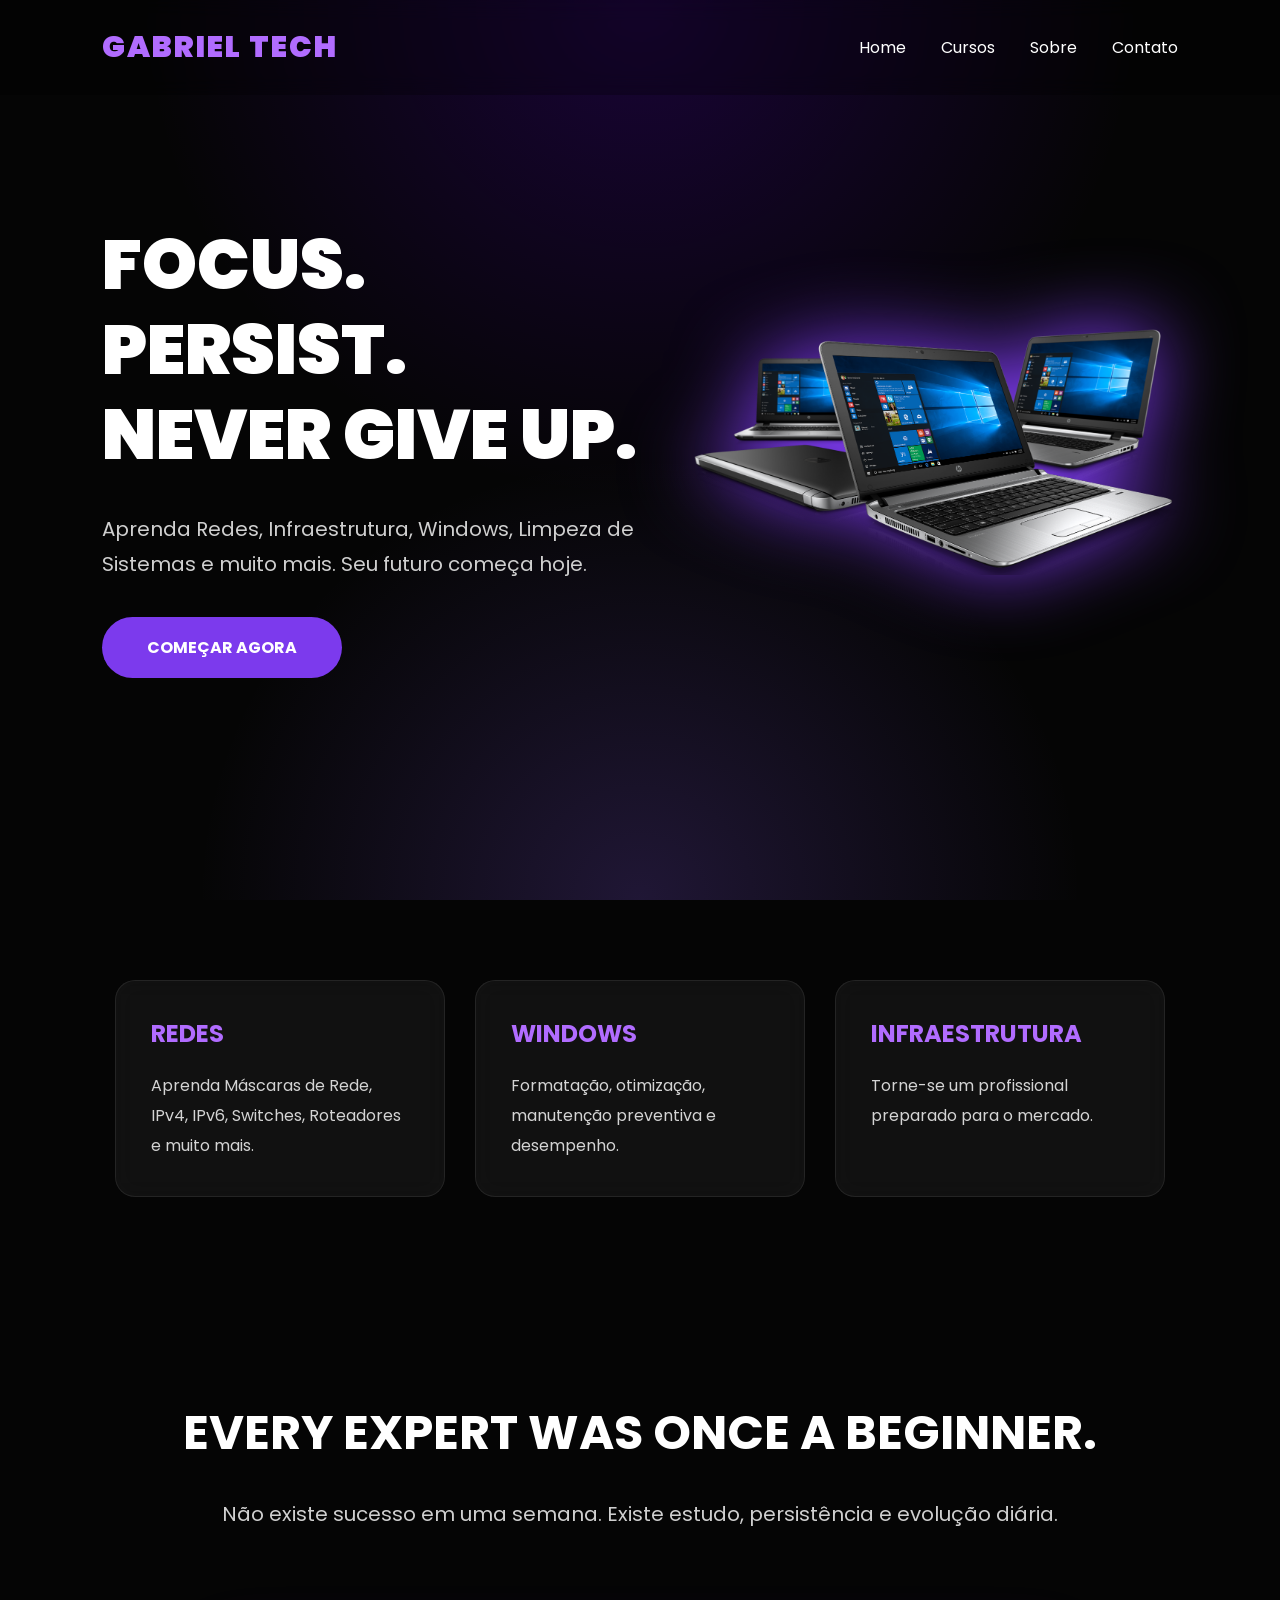
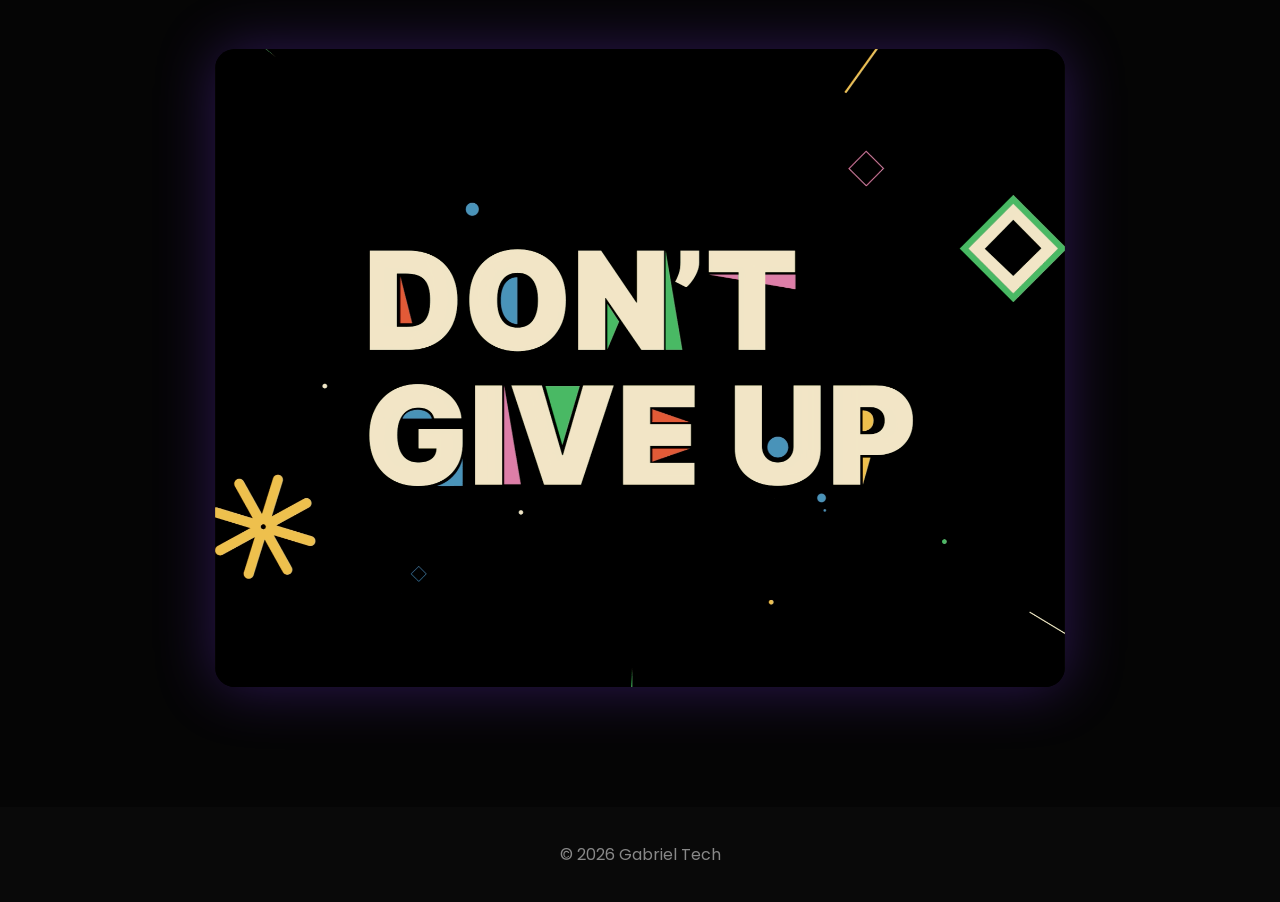
==== Gabriel-Tech/index.html @ 2256f76c "Add files via upload" ====
<!DOCTYPE html>
<html lang="pt-BR">

<head>

    <meta charset="UTF-8">
    <meta name="viewport" content="width=device-width, initial-scale=1.0">

    <title>Gabriel Tech</title>

    <link rel="stylesheet" href="style.css">

    <link href="https://fonts.googleapis.com/css2?family=Poppins:wght@300;400;600;700;900&display=swap" rel="stylesheet">

</head>

<body>

<div class="background"></div>

<header>

    <div class="logo">
        GABRIEL TECH
    </div>

    <nav>

        <a href="#">Home</a>
        <a href="#">Cursos</a>
        <a href="#">Sobre</a>
        <a href="#">Contato</a>

    </nav>

</header>

<section class="hero">

    <div class="left">

        <h1>

            FOCUS.<br>
            PERSIST.<br>
            NEVER GIVE UP.

        </h1>

        <p>

            Aprenda Redes, Infraestrutura, Windows,
            Limpeza de Sistemas e muito mais.

            Seu futuro começa hoje.

        </p>

        <a href="#" class="btn">

            COMEÇAR AGORA

        </a>

    </div>

    <div class="right">

        <img src="img/notebook .png.png" alt="notebook">

    </div>

</section>

<section class="features">

    <div class="box">

        <h2>REDES</h2>

        <p>

            Aprenda Máscaras de Rede, IPv4, IPv6,
            Switches, Roteadores e muito mais.

        </p>

    </div>

    <div class="box">

        <h2>WINDOWS</h2>

        <p>

            Formatação, otimização,
            manutenção preventiva
            e desempenho.

        </p>

    </div>

    <div class="box">

        <h2>INFRAESTRUTURA</h2>

        <p>

            Torne-se um profissional
            preparado para o mercado.

        </p>

    </div>

</section>

<section class="motivation">

    <h2>

        EVERY EXPERT WAS ONCE A BEGINNER.

    </h2>

    <p>

        Não existe sucesso em uma semana.

        Existe estudo, persistência e evolução diária.

    </p>

</section>

<section class="gif">

    <img src="img/coding.gif.gif" alt="coding">

</section>

<footer>

    © 2026 Gabriel Tech

</footer>

<script src="script.js"></script>

</body>

</html>
---- Gabriel-Tech/style.css ----
*{
    margin:0;
    padding:0;
    box-sizing:border-box;
    font-family:'Poppins',sans-serif;
}

body{

    background:#050505;
    color:white;
    overflow-x:hidden;

}

.background{

    position:fixed;
    width:100%;
    height:100%;
    background:
    radial-gradient(circle at top,#6a00ff33,transparent 45%),
    radial-gradient(circle at bottom,#8b5cf633,transparent 40%),
    #050505;

    z-index:-2;

}

header{

    width:100%;
    display:flex;
    justify-content:space-between;
    align-items:center;
    padding:25px 8%;
    position:fixed;
    top:0;
    backdrop-filter:blur(10px);
    background:rgba(0,0,0,.25);
    z-index:999;

}

.logo{

    font-size:30px;
    font-weight:900;
    color:#b16cff;
    letter-spacing:2px;

}

nav{

    display:flex;
    gap:35px;

}

nav a{

    color:white;
    text-decoration:none;
    transition:.3s;

}

nav a:hover{

    color:#b16cff;

}

.hero{

    min-height:100vh;
    display:flex;
    justify-content:space-between;
    align-items:center;
    padding:120px 8%;

}

.left{

    width:50%;

}

.left h1{

    font-size:70px;
    line-height:85px;
    font-weight:900;

}

.left p{

    margin:35px 0;
    color:#cfcfcf;
    font-size:20px;
    line-height:35px;

}

.btn{

    display:inline-block;
    padding:18px 45px;
    background:#7c3aed;
    color:white;
    text-decoration:none;
    border-radius:40px;
    font-weight:700;
    transition:.4s;

}

.btn:hover{

    transform:translateY(-8px);
    box-shadow:0 0 40px #7c3aed;

}

.right{

    width:45%;
    display:flex;
    justify-content:center;

}

.right img{

    width:100%;
    max-width:650px;
    animation:flutuar 4s ease-in-out infinite;
    filter:drop-shadow(0 0 40px #7c3aed);

}

@keyframes flutuar{

    0%{transform:translateY(0);}
    50%{transform:translateY(-20px);}
    100%{transform:translateY(0);}

}

.features{

    display:flex;
    justify-content:center;
    gap:30px;
    flex-wrap:wrap;
    padding:80px 8%;

}

.box{

    width:330px;
    padding:35px;
    border-radius:20px;
    background:rgba(255,255,255,.05);
    backdrop-filter:blur(12px);
    border:1px solid rgba(255,255,255,.08);
    transition:.4s;

}

.box:hover{

    transform:translateY(-12px);
    box-shadow:0 0 30px #7c3aed55;

}

.box h2{

    color:#b16cff;
    margin-bottom:20px;

}

.box p{

    color:#d4d4d4;
    line-height:30px;

}

.motivation{

    text-align:center;
    padding:120px 8%;

}

.motivation h2{

    font-size:48px;
    margin-bottom:30px;

}

.motivation p{

    color:#cfcfcf;
    font-size:20px;

}

.gif{

    display:flex;
    justify-content:center;
    padding-bottom:120px;

}

.gif img{

    width:90%;
    max-width:850px;
    border-radius:20px;
    box-shadow:0 0 60px #7c3aed55;

}

footer{

    text-align:center;
    padding:35px;
    background:#090909;
    color:#888;

}

@media(max-width:900px){

.hero{

flex-direction:column;
text-align:center;

}

.left{

width:100%;

}

.right{

width:100%;
margin-top:50px;

}

.left h1{

font-size:45px;
line-height:55px;

}

nav{

display:none;

}

.features{

flex-direction:column;
align-items:center;

}

}
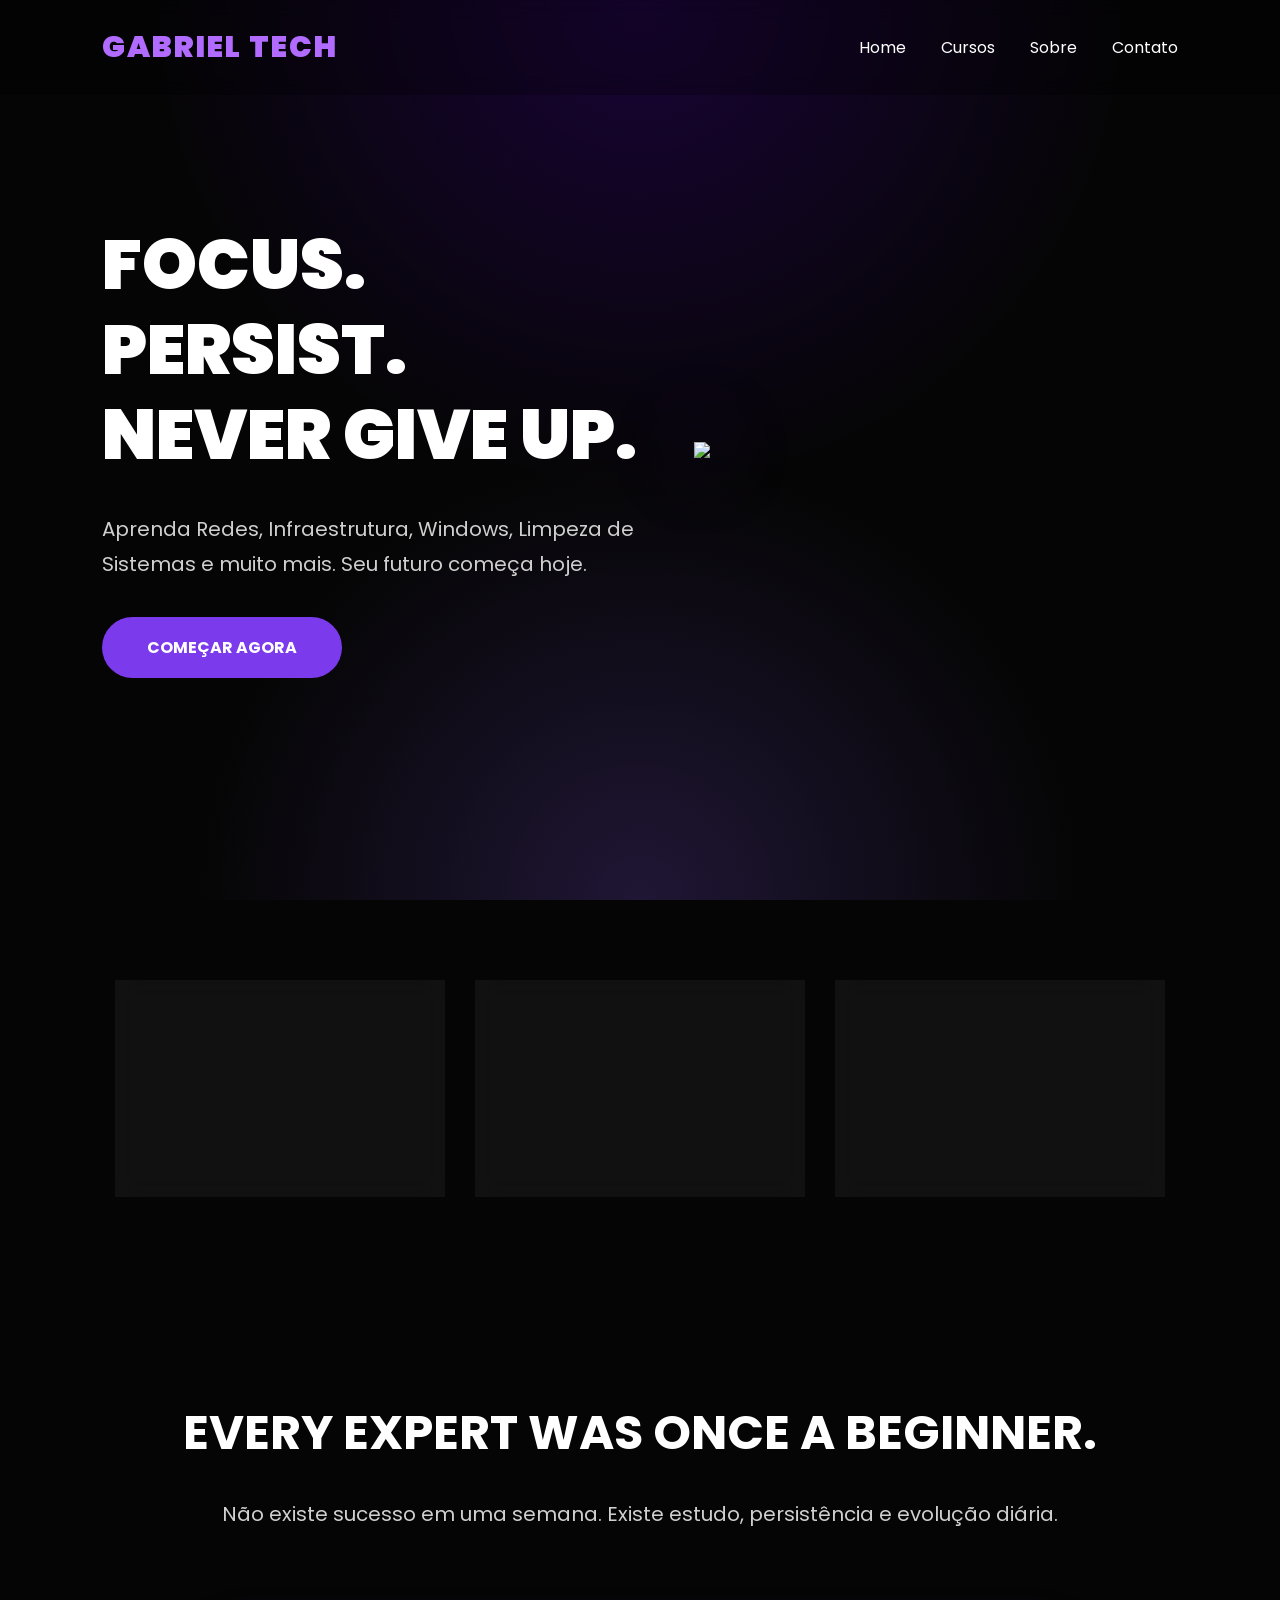
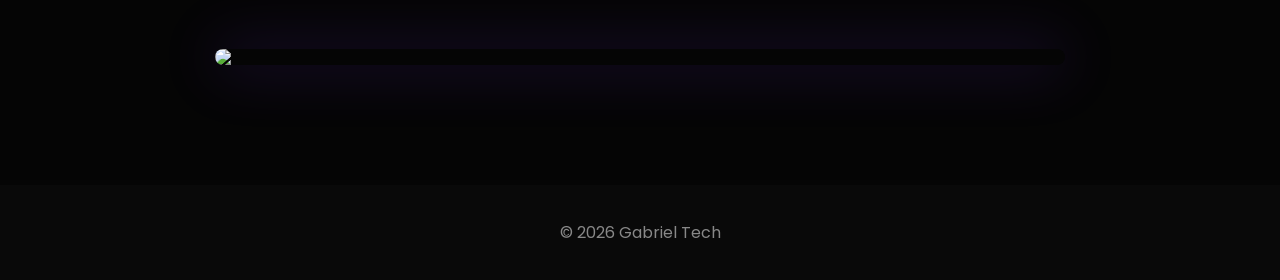
==== commit 7601a981: "Correct HTML syntax and update image sources Fixed HTML structure and corrected image source paths." ====
--- a/Gabriel-Tech/index.html
+++ b/Gabriel-Tech/index.html
@@ -66,7 +66,7 @@
 
     <div class="right">
 
-        <img src="img/notebook .png.png" alt="notebook">
+       <img src="img/notebook.png"> 
 
     </div>
 
@@ -136,7 +136,7 @@
 
 <section class="gif">
 
-    <img src="img/coding.gif.gif" alt="coding">
+    <img src="img/coding.gif">
 
 </section>
 
@@ -150,4 +150,4 @@
 
 </body>
 
-</html>+</html>
